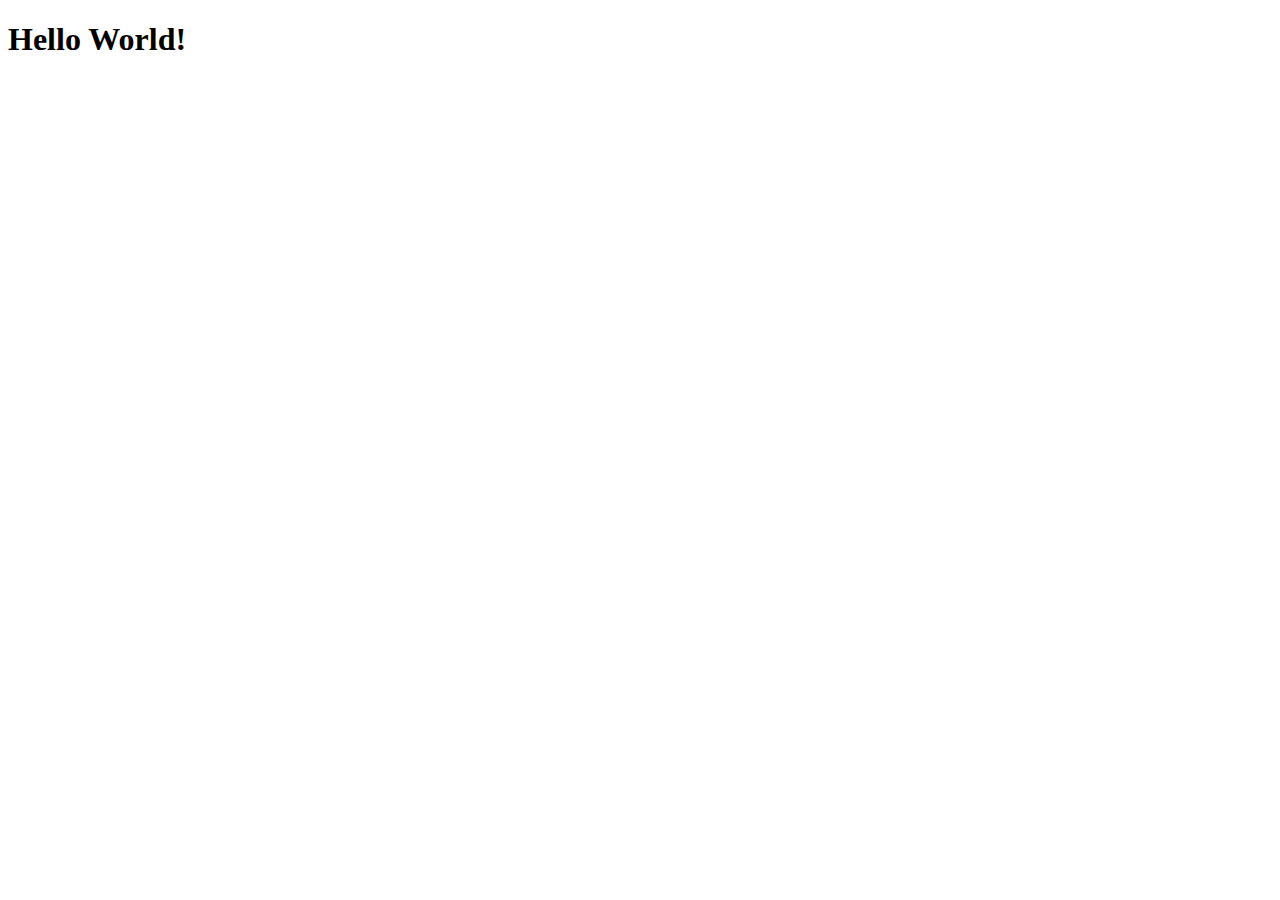
==== docs/index.html @ 0e120868 "test doc publication for github pages" ====
<!DOCTYPE html>
<html lang="en">
<head>
    <meta charset="UTF-8">
    <meta name="viewport" content="width=device-width, initial-scale=1.0">
    <title>Document</title>
</head>
<body>
    <h1>Hello World!</h1>
    
</body>
</html>
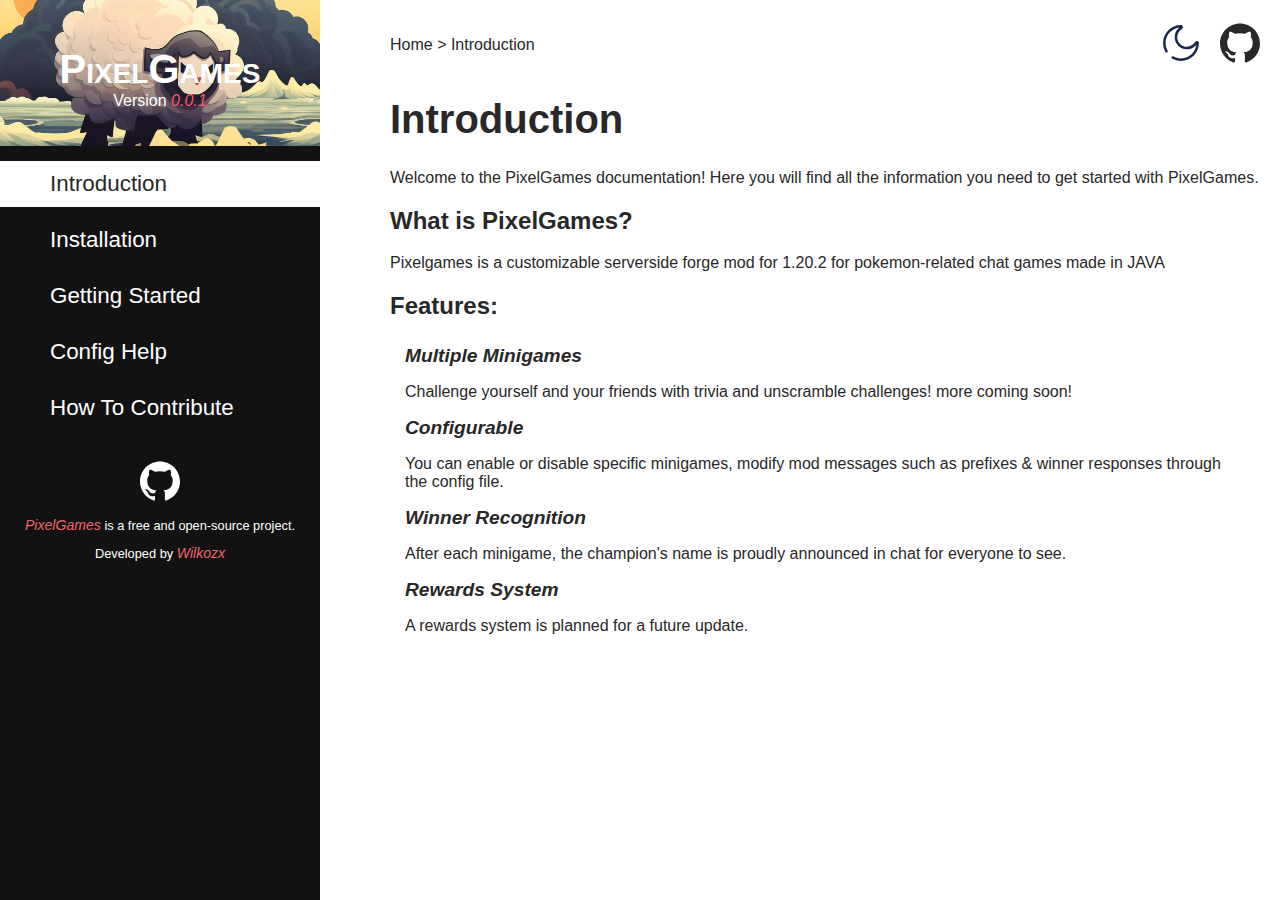
==== commit 16278096: "toggle darkmode on docs + minor fixes" ====
--- a/docs/index.html
+++ b/docs/index.html
@@ -3,10 +3,59 @@
 <head>
     <meta charset="UTF-8">
     <meta name="viewport" content="width=device-width, initial-scale=1.0">
-    <title>Document</title>
+    <link rel="icon" type="image/x-icon" href="src/icons/pixelskills-logo-notext.png">
+    <link rel="stylesheet" href="src/styles/styles.css">
+    <script src="src/scripts/darkmode.js" defer></script>
+    <title>PixelGames</title>
 </head>
 <body>
-    <h1>Hello World!</h1>
-    
+    <main>
+        <div id="side-menu">
+            <div id="side-menu-header">
+                <h1>PixelGames</h1>
+                <p>Version <em>0.0.1</em></p>
+            </div>
+            <div id="side-menu-content">
+                <a class="current-page" href="index.html">Introduction</a>
+                <a href="installation.html">Installation</a>
+                <a href="gettingstarted.html">Getting Started</a>
+                <a href="configuration.html">Config Help</a>
+                <a href="contribution.html">How To Contribute</a>
+            </div>
+            <div id="side-menu-footer">
+                <a href="https://github.com/Wilkozx/PixelGames"><image src="src/icons/github-light.svg" alt="GitHub Logo" width="40px" height="40px"></a>
+                <p><em>PixelGames</em> is a free and open-source project.</p>
+                <p>Developed by <em>Wilkozx</em></p>
+            </div>
+        </div>
+        
+        <div id="content-container">
+            <div id="content-container-header">
+                <p>Home > Introduction</p>
+                <div>
+                    <image id="darkmode-toggle" src="src/icons//moon.svg" alt="toggle darkmode" width="40px" height="40px">
+                    <a href="https://github.com/Wilkozx/PixelGames"><svg class="svg" role="img" viewBox="0 0 24 24" xmlns="http://www.w3.org/2000/svg"><title>GitHub</title><path d="M12 .297c-6.63 0-12 5.373-12 12 0 5.303 3.438 9.8 8.205 11.385.6.113.82-.258.82-.577 0-.285-.01-1.04-.015-2.04-3.338.724-4.042-1.61-4.042-1.61C4.422 18.07 3.633 17.7 3.633 17.7c-1.087-.744.084-.729.084-.729 1.205.084 1.838 1.236 1.838 1.236 1.07 1.835 2.809 1.305 3.495.998.108-.776.417-1.305.76-1.605-2.665-.3-5.466-1.332-5.466-5.93 0-1.31.465-2.38 1.235-3.22-.135-.303-.54-1.523.105-3.176 0 0 1.005-.322 3.3 1.23.96-.267 1.98-.399 3-.405 1.02.006 2.04.138 3 .405 2.28-1.552 3.285-1.23 3.285-1.23.645 1.653.24 2.873.12 3.176.765.84 1.23 1.91 1.23 3.22 0 4.61-2.805 5.625-5.475 5.92.42.36.81 1.096.81 2.22 0 1.606-.015 2.896-.015 3.286 0 .315.21.69.825.57C20.565 22.092 24 17.592 24 12.297c0-6.627-5.373-12-12-12"/></svg > </a>
+                </div>
+            </div>
+            <div id="content-container-text">
+                <h1>Introduction</h1>
+                    <p>Welcome to the PixelGames documentation! Here you will find all the information you need to get started with PixelGames.</p>
+                <h2>What is PixelGames?</h2>
+                    <p>Pixelgames is a customizable serverside forge mod for 1.20.2 for pokemon-related chat games made in JAVA</p>
+                <h2>Features:</h2>
+                <ul>
+                    <li>Multiple Minigames</li>
+                    <p>Challenge yourself and your friends with trivia and unscramble challenges! more coming soon!</p>
+                    <li>Configurable</li>
+                    <p>You can enable or disable specific minigames, modify mod messages such as prefixes & winner responses through the config file.</p>
+                    <li>Winner Recognition</li>
+                    <p>After each minigame, the champion's name is proudly announced in chat for everyone to see.</p>
+                    <li>Rewards System</li>
+                    <p>A rewards system is planned for a future update.</p>
+                </ul>
+            </div>
+            
+        </div>
+    </main>
 </body>
 </html>--- a/docs/src/styles/styles.css
+++ b/docs/src/styles/styles.css
@@ -0,0 +1,179 @@
+:root {
+    --primary: #121212;
+    --secondary: #ffffff;
+    --tertiary: #ff5468;
+    --logo-image: url('../icons/pixelskills-logo-notext.png');
+    --text-primary: #282828;
+    --text-secondary: #ffffff;
+    --svg-colour: #282828;
+}
+
+body {
+    font-family: 'Roboto', sans-serif;
+    background-color: var(--primary);
+    max-width: 1920px;
+    margin: 0 auto;
+}
+
+.svg {
+    fill: var(--svg-colour);
+    width: 40px;
+    height: 40px;
+}
+
+.svg:hover {
+    cursor: pointer;
+}
+
+.darkmode {
+    --primary: #121212;
+    --secondary: #282828;
+    --tertiary: #ff5468;
+    --logo-image: url('../icons/pixelskills-logo-notext.png');
+    --text-primary: #ffffff;
+    --text-secondary: #ffffff;
+    --svg-colour: #ffffff;
+}
+
+#darkmode-toggle {
+    cursor: pointer;
+    padding-right: 15px;
+}
+
+main {
+    display: flex;
+    min-height: 100vh;
+    background-color: var(--secondary);
+}
+
+#side-menu {
+    background-color: var(--primary);
+    width: 25%;
+}
+
+#content-container {
+    background-color: var(--secondary);
+    width: 75%;
+    color: var(--text-primary);
+}
+
+#side-menu-header {
+    background-image: var(--logo-image);
+    background-size: 550px;
+    background-position: center;
+    background-repeat: no-repeat;
+    text-align: center;
+    padding: 20px;
+    color: var(--text-secondary);
+}
+
+#side-menu-header h1 {
+    font-variant: small-caps;
+    font-size: 2.5rem;
+    margin-bottom: 0px;
+}
+
+#side-menu-header em {
+    color: var(--tertiary);
+}
+
+#side-menu-header p {
+    margin-top: 0px;
+}
+
+#side-menu-content {
+    display: flex;
+    flex-direction: column;
+    margin-top: 15px;
+}
+
+#side-menu-content a {
+    color: var(--text-secondary);
+    text-decoration: none;
+    font-size: 1.4rem;
+    margin-bottom: 10px;
+    padding: 10px;
+    padding-left: 50px;
+}
+
+#side-menu-content a:hover {
+    color: var(--text-secondary) !important;
+    background-color: var(--tertiary);
+}
+
+.current-page {
+    color: var(--text-primary) !important;
+    background-color: var(--secondary);
+}
+
+#side-menu-footer {
+    color: var(--text-secondary);
+    text-align: center;
+    padding: 20px;
+    font-size: 0.8rem;
+}
+
+#side-menu-footer em {
+    color: rgb(238, 103, 103);
+    font-size: 1.1em;
+}
+
+#content-container-header {
+    padding: 20px;
+    padding-bottom: 0px;
+    margin-left: 50px;
+    display: flex;
+    justify-content: space-between;
+    align-items: center;
+}
+
+#content-container-text {
+    padding: 20px;
+    padding-top: 0px;
+    margin-left: 50px;
+}
+
+#content-container-text h1 {
+    font-size: 2.5rem;
+    color: var(--text-primary);
+}
+
+#content-container-text ul {
+    list-style-type: none;
+    padding: 15px;
+    padding-top: 5px;
+}
+
+#content-container-text li {
+    font-size: 1.2em;
+    font-style: italic;
+    font-weight: bold;
+    margin-bottom: 10px;
+}
+
+@media screen and (max-width: 768px) {
+    main {
+        flex-direction: column;
+    }
+
+    #side-menu {
+        width: 100%;
+    }
+
+    #content-container {
+        width: 100%;
+    }
+
+    #side-menu-content a {
+        padding-left: 20px;
+    }
+
+    #content-container-header {
+        margin-left: 0px;
+    }
+
+    #content-container-text {
+        margin-left: 0px;
+    }
+    
+}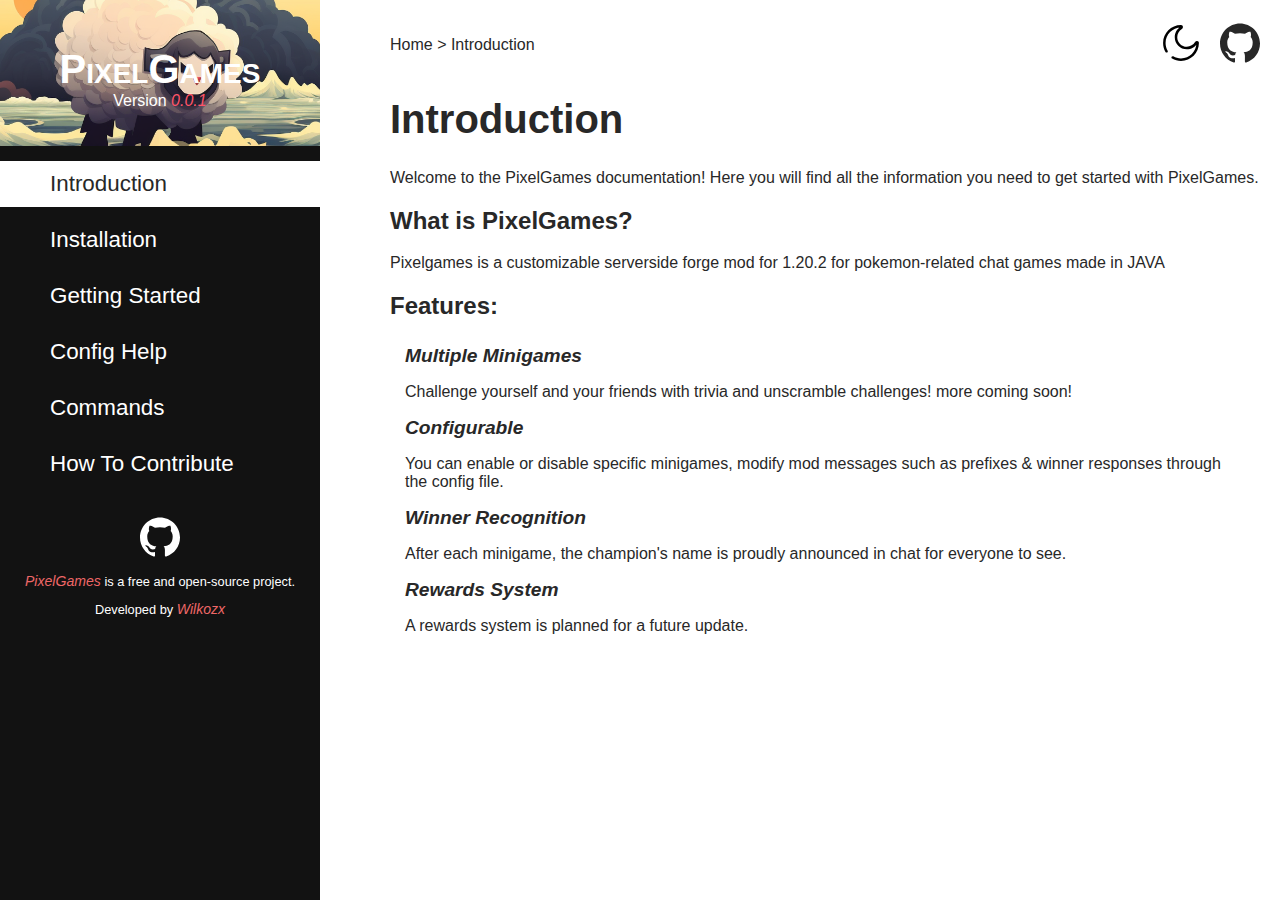
==== commit d39a4f55: "+ commandsnav from all other pages" ====
--- a/docs/index.html
+++ b/docs/index.html
@@ -20,6 +20,7 @@
                 <a href="installation.html">Installation</a>
                 <a href="gettingstarted.html">Getting Started</a>
                 <a href="configuration.html">Config Help</a>
+                <a href="commands.html">Commands</a>
                 <a href="contribution.html">How To Contribute</a>
             </div>
             <div id="side-menu-footer">
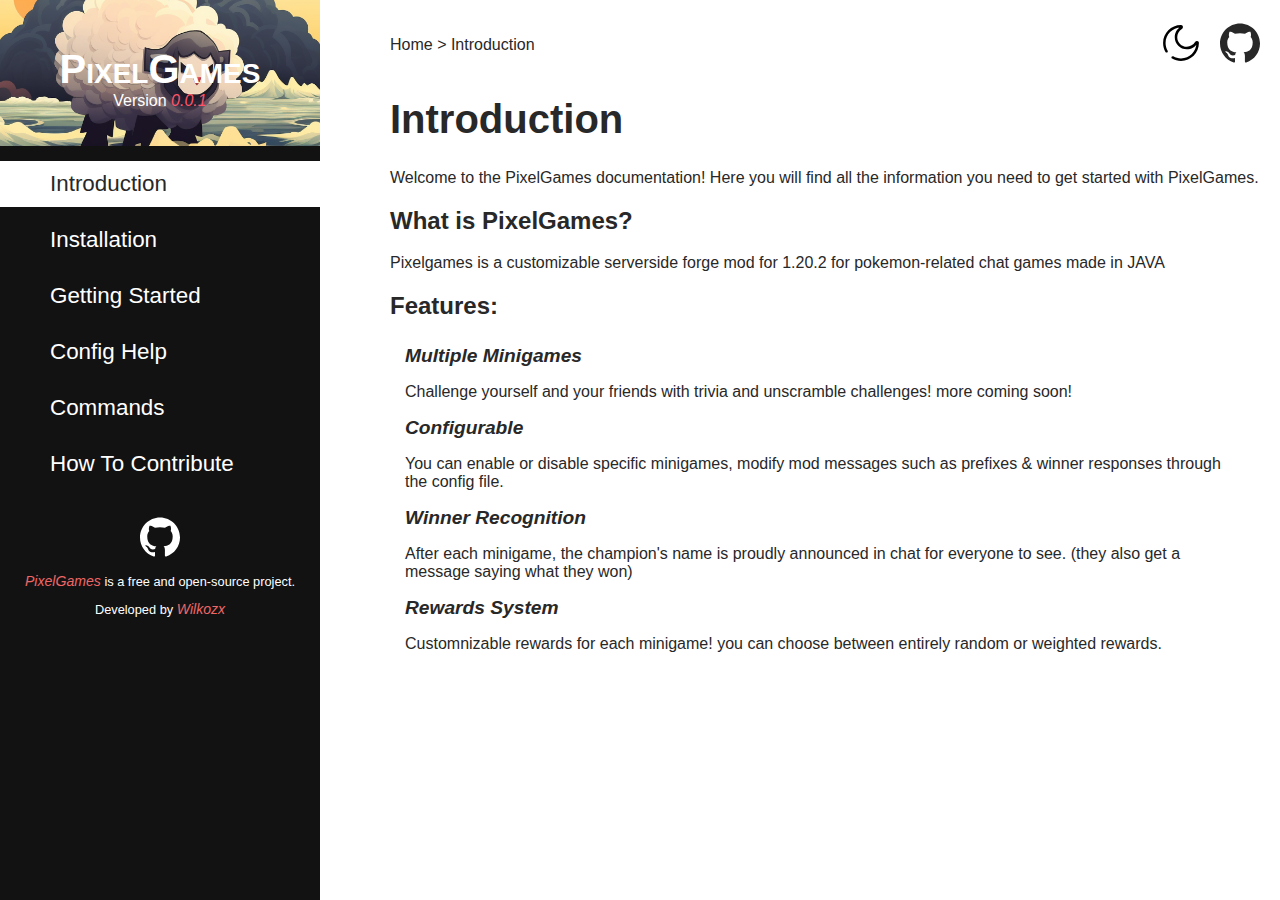
==== commit fb92ad58: "↺ index.html" ====
--- a/docs/index.html
+++ b/docs/index.html
@@ -50,9 +50,9 @@
                     <li>Configurable</li>
                     <p>You can enable or disable specific minigames, modify mod messages such as prefixes & winner responses through the config file.</p>
                     <li>Winner Recognition</li>
-                    <p>After each minigame, the champion's name is proudly announced in chat for everyone to see.</p>
+                    <p>After each minigame, the champion's name is proudly announced in chat for everyone to see. (they also get a message saying  what they won)</p>
                     <li>Rewards System</li>
-                    <p>A rewards system is planned for a future update.</p>
+                    <p>Customnizable rewards for each minigame! you can choose between entirely random or weighted rewards.</p>
                 </ul>
             </div>
             
